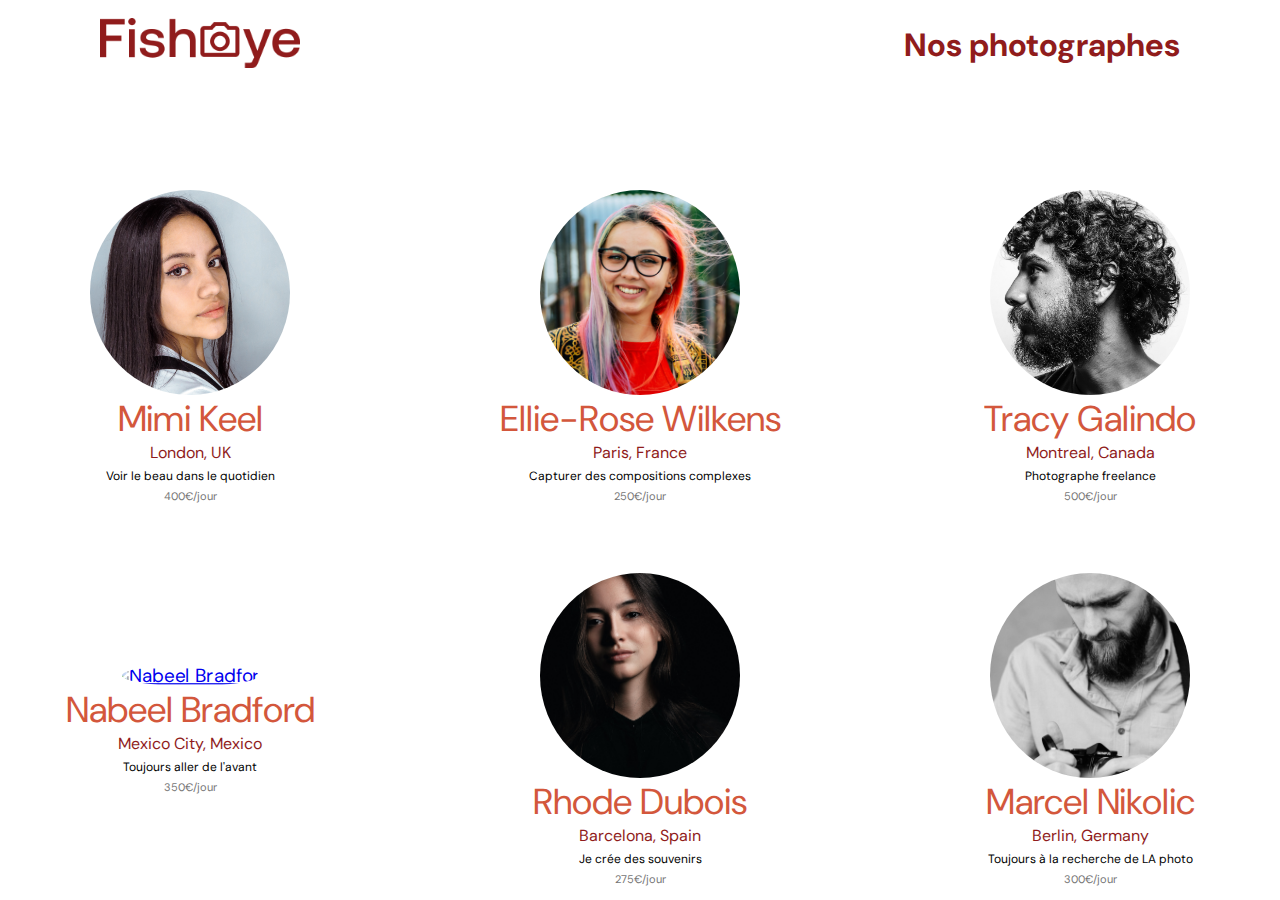
==== index.html @ 3ecb31af "added url to photographers page on photographer picture" ====
<!DOCTYPE html>
<html lang="fr">
  <head>
    <link href="css/style.css" rel="stylesheet" type="text/css" />
    <meta charset="utf-8" />
    <link rel="icon" type="image/png" href="./assets/favicon.png" />
    <link
      href="https://fonts.googleapis.com/css?family=DM+Sans&display=swap"
      rel="stylesheet"
    />
    <title>Fisheye</title>
  </head>
  <body>
    <header>
      <a href="./index.html">
        <img
          src="assets/images/logo.png"
          href="./index.html"
          class="logo"
          alt="Fisheye Home Page"
          role="link"
          aria-label="Retour à l'accueil"
        />
      </a>
      <h1>Nos photographes</h1>
    </header>
    <main id="main">
      <div class="photographer_section"></div>
    </main>
    <script src="scripts/factories/photographerFactory.js"></script>
    <script src="scripts/pages/index.js"></script>
  </body>
</html>
---- css/style.css ----
@import url("photographer.css");

body {
  font-family: "DM Sans", sans-serif;
  margin: 0;
}

header {
  display: flex;
  flex-direction: row;
  justify-content: space-between;
  align-items: center;
  height: 90px;
}

h1 {
  color: #901c1c;
  margin-right: 100px;
}

h2,
h3,
h4,
h5 {
  border: 0;
  margin: 0;
  padding: 0;
}

.logo {
  height: 50px;
  margin-left: 100px;
}

.photographer_section {
  display: grid;
  grid-template-columns: 1fr 1fr 1fr;
  gap: 70px;
  margin-top: 100px;
}

.photographer_section .wrapper {
  overflow: hidden;
  border-radius: 100%;
}

.photographer_section article {
  justify-self: center;
  display: flex;
  justify-content: center;
  align-items: center;
  flex-direction: column;
  overflow: hidden;
}

.photographer_section article h2 {
  color: #d3573c;
  font-size: 36px;
  font-weight: 400;
}
.photographer_section article h3 {
  color: #901c1c;
  font-size: 16px;
  font-weight: 400;
  margin-bottom: 5px;
}
.photographer_section article h4 {
  color: #000000;
  font-size: 12px;
  font-weight: 400;
  margin-bottom: 5px;
}
.photographer_section article h5 {
  color: #757575;
  font-size: 11px;
  font-weight: 400;
}

.photographer_section article img {
  height: 200px;
  width: 200px;
  object-fit: cover;
  border-radius: 50%;
  transform: scale(1.18);
}
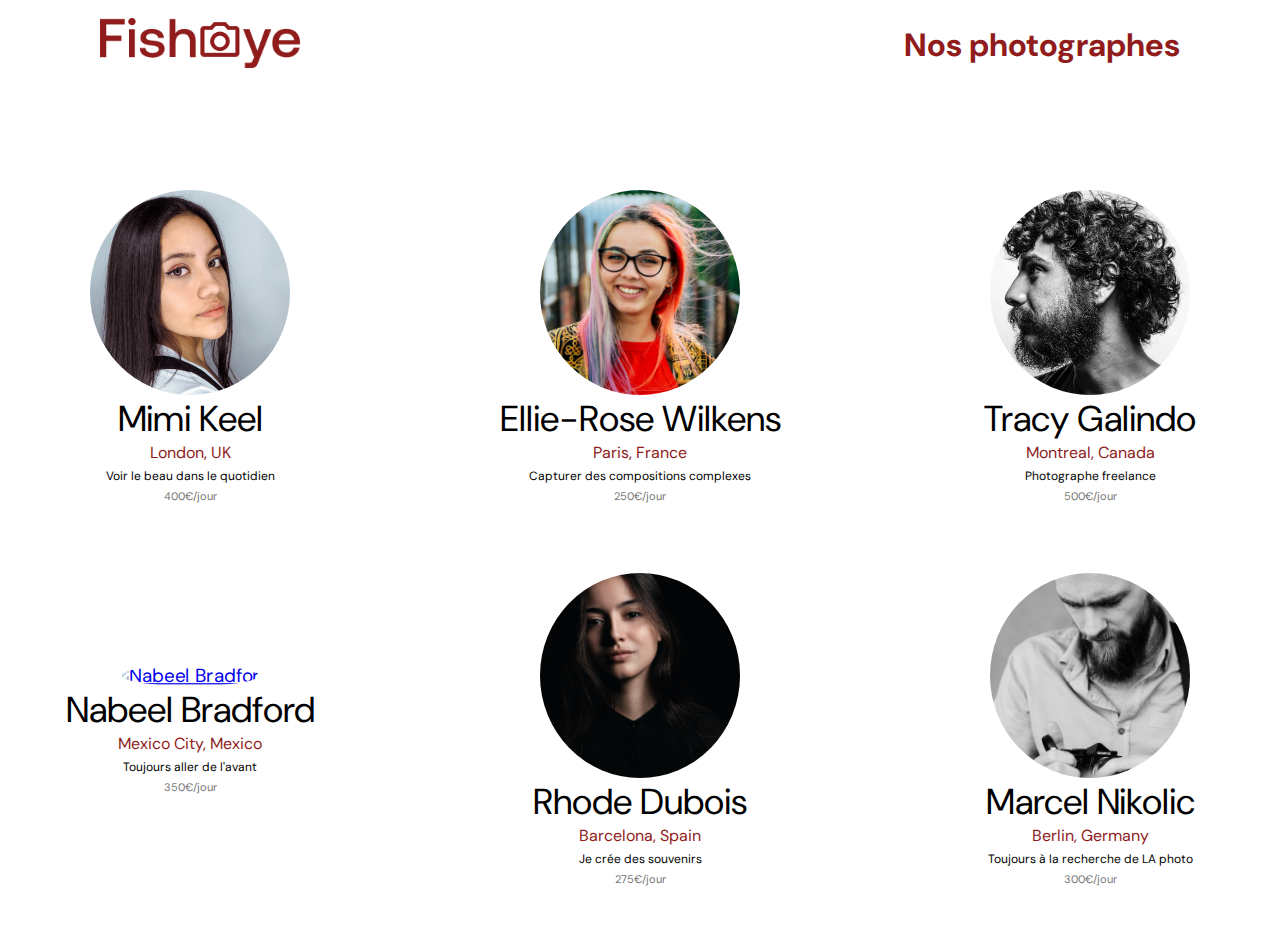
==== commit c6bd57c6: ":wastebasket: clean console.log and eslint messages" ====
--- a/index.html
+++ b/index.html
@@ -19,7 +19,7 @@
           class="logo"
           alt="Fisheye Home Page"
           role="link"
-          aria-label="Retour à l'accueil"
+          aria-label="Lien à l'accueil"
         />
       </a>
       <h1>Nos photographes</h1>
@@ -27,7 +27,7 @@
     <main id="main">
       <div class="photographer_section"></div>
     </main>
-    <script src="scripts/factories/photographerFactory.js"></script>
-    <script src="scripts/pages/index.js"></script>
+    <script type="module" src="scripts/factories/photographerFactory.js"></script>
+    <script type="module" src="scripts/pages/index.js"></script>
   </body>
 </html>
--- a/css/style.css
+++ b/css/style.css
@@ -1,4 +1,9 @@
 @import url("photographer.css");
+
+* {
+  --primary-color: #901C1C;
+  --secondary-color: ##D3573C;
+}
 
 body {
   font-family: "DM Sans", sans-serif;
@@ -14,7 +19,7 @@
 }
 
 h1 {
-  color: #901c1c;
+  color: var(--primary-color);
   margin-right: 100px;
 }
 
@@ -27,6 +32,10 @@
   padding: 0;
 }
 
+main {
+  padding-bottom: 50px;
+}
+
 .logo {
   height: 50px;
   margin-left: 100px;
@@ -35,8 +44,11 @@
 .photographer_section {
   display: grid;
   grid-template-columns: 1fr 1fr 1fr;
+  margin-top: 100px;
+}
+
+.photographer_section {
   gap: 70px;
-  margin-top: 100px;
 }
 
 .photographer_section .wrapper {
@@ -54,12 +66,13 @@
 }
 
 .photographer_section article h2 {
-  color: #d3573c;
+  color: var(--secondary-color);
   font-size: 36px;
   font-weight: 400;
 }
+
 .photographer_section article h3 {
-  color: #901c1c;
+  color: var(--primary-color);
   font-size: 16px;
   font-weight: 400;
   margin-bottom: 5px;
@@ -77,9 +90,12 @@
 }
 
 .photographer_section article img {
+  object-fit: cover;
+}
+
+.photographer_section article img {
+  transform: scale(1.18);
   height: 200px;
   width: 200px;
-  object-fit: cover;
   border-radius: 50%;
-  transform: scale(1.18);
 }
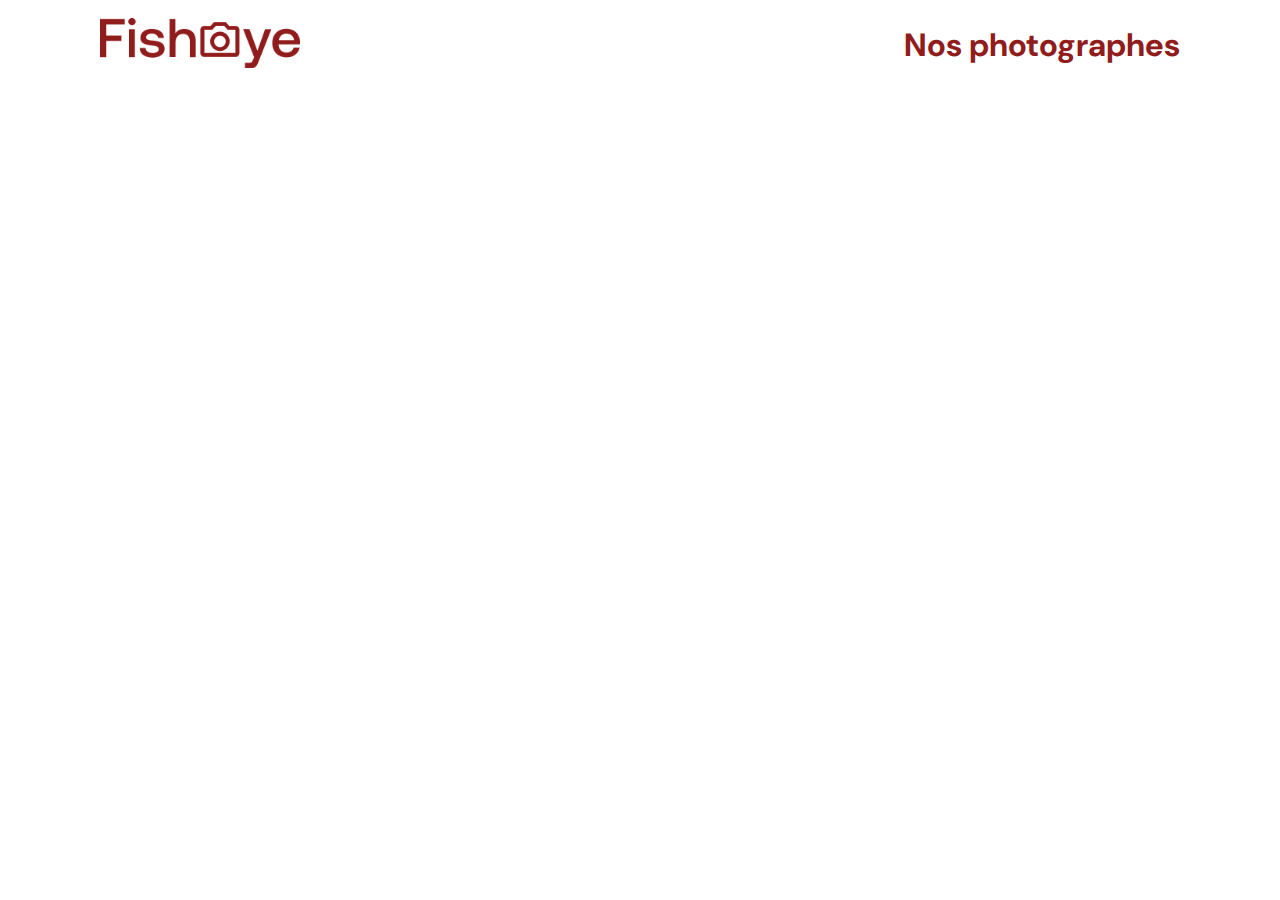
==== commit c1a3fd52: ":truck: modified  paths for github pages" ====
--- a/index.html
+++ b/index.html
@@ -27,7 +27,7 @@
     <main id="main">
       <div class="photographer_section"></div>
     </main>
-    <script type="module" src="scripts/factories/photographerFactory.js"></script>
-    <script type="module" src="scripts/pages/index.js"></script>
+    <script type="module" src="./scripts/factories/photographerFactory.js"></script>
+    <script type="module" src="./scripts/pages/index.js"></script>
   </body>
 </html>
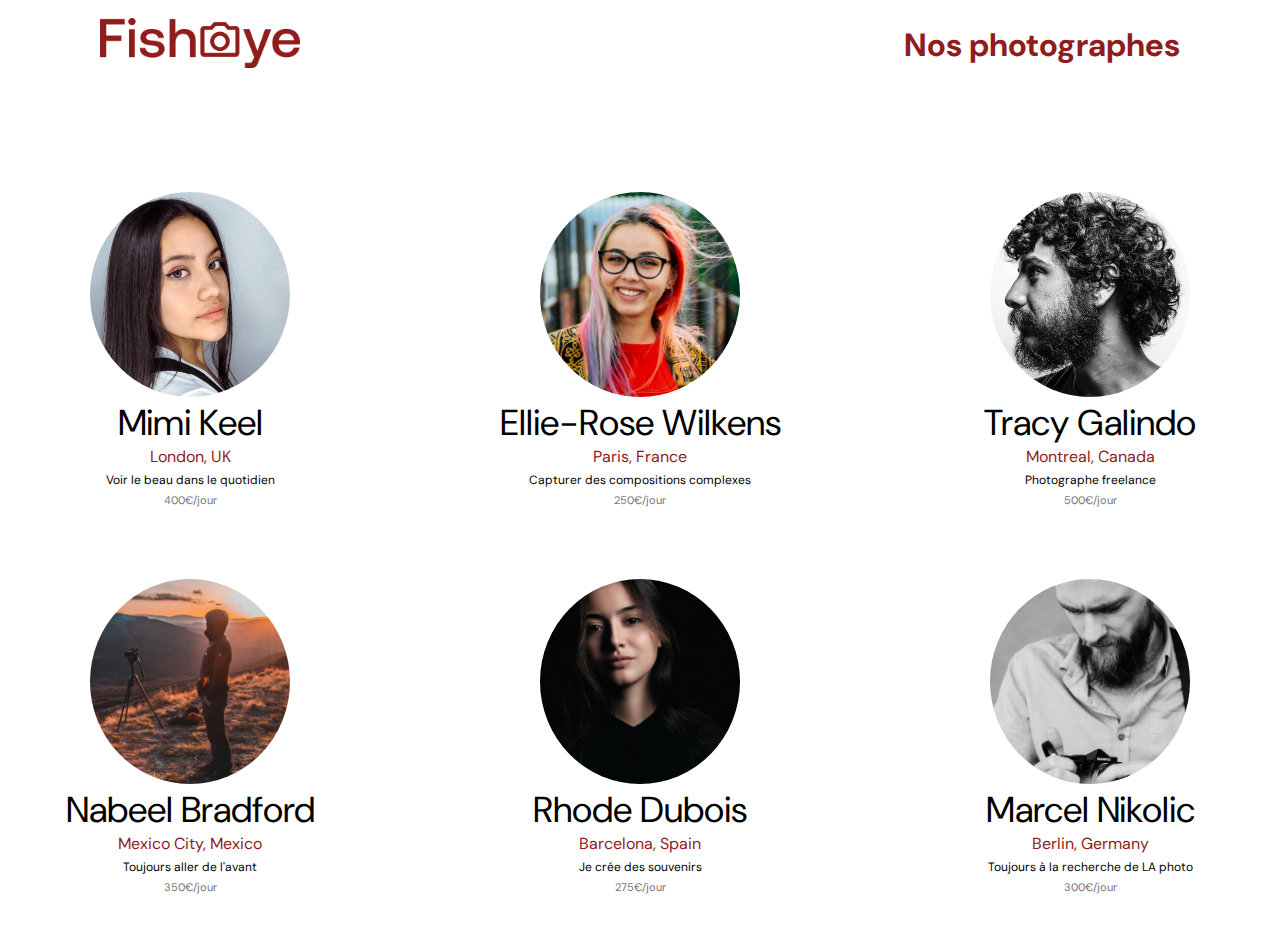
==== commit 9a44889b: ":wheelchair: improved aria-labels" ====
--- a/index.html
+++ b/index.html
@@ -14,12 +14,11 @@
     <header>
       <a href="./index.html">
         <img
-          src="assets/images/logo.png"
-          href="./index.html"
-          class="logo"
-          alt="Fisheye Home Page"
-          role="link"
-          aria-label="Lien à l'accueil"
+        src="assets/images/logo.png"
+        class="logo"
+        alt="Logo du site Fisheye"
+        role="link"
+        aria-label="Fisheye homepage"
         />
       </a>
       <h1>Nos photographes</h1>
@@ -27,7 +26,7 @@
     <main id="main">
       <div class="photographer_section"></div>
     </main>
-    <script type="module" src="./scripts/factories/photographerFactory.js"></script>
-    <script type="module" src="./scripts/pages/index.js"></script>
+    <script type="module" src="scripts/factories/photographerFactory.js"></script>
+    <script type="module" src="scripts/pages/index.js"></script>
   </body>
 </html>
--- a/css/style.css
+++ b/css/style.css
@@ -3,6 +3,7 @@
 * {
   --primary-color: #901C1C;
   --secondary-color: ##D3573C;
+  border: none;
 }
 
 body {
@@ -36,6 +37,10 @@
   padding-bottom: 50px;
 }
 
+a {
+  cursor: pointer;
+}
+
 .logo {
   height: 50px;
   margin-left: 100px;
@@ -54,6 +59,12 @@
 .photographer_section .wrapper {
   overflow: hidden;
   border-radius: 100%;
+  border: 2px solid transparent;
+}
+
+.photographer_section .wrapper:focus {
+  border: 2px solid blue;
+  outline: none;
 }
 
 .photographer_section article {
@@ -91,6 +102,8 @@
 
 .photographer_section article img {
   object-fit: cover;
+  overflow-clip-margin: unset;
+  overflow: visible;
 }
 
 .photographer_section article img {
